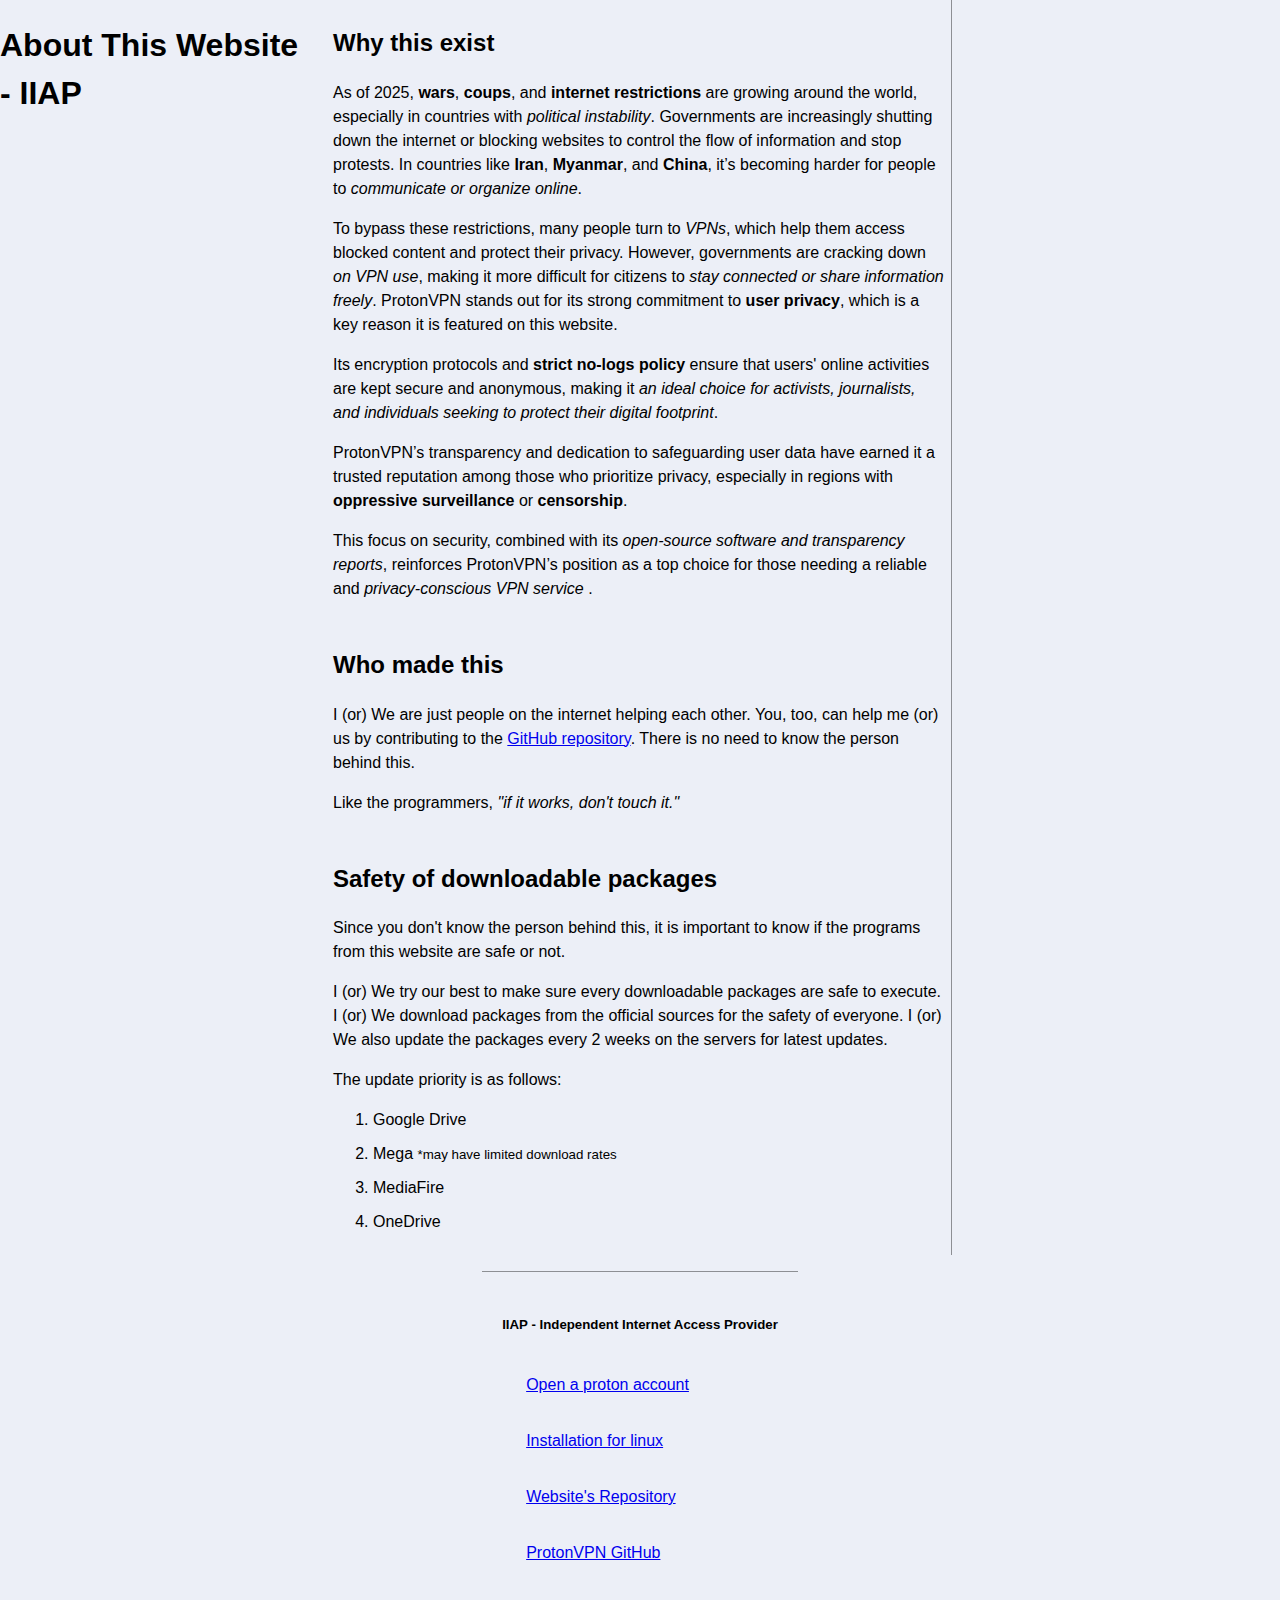
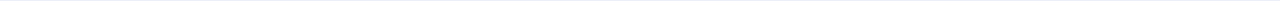
==== about.html @ 5b3394bc "added about page" ====
<!DOCTYPE html>
<html lang="en">

<head>
    <meta charset="UTF-8">
    <meta name="viewport" content="width=device-width, initial-scale=1.0">
    <title>About This Website - IIAP</title>
    <meta name="description" content="About This Website - Know More About Us - IIAP">
    <meta name="keywords"
        content="ProtonVPN, IIAP, internet access, VPN, unlimited bandwidth, no-log policy, multi-platform support">

    <meta property="og:title" content="About This Website - Know More About Us - IIAP">
    <meta property="og:url" content="https://iiap.vercel.app">
    <meta property="og:image" content="assets/img/thumbnail1.png">
    <meta property="og:type" content="article">
    <meta property="og:description" content="About This Website - Know More About Us - IIAP">

    <link rel="stylesheet" href="assets/css/style.css">

    <!-- Comfortaa & Poppins Fonts Import -->
    <link rel="preconnect" href="https://fonts.googleapis.com">
    <link rel="preconnect" href="https://fonts.gstatic.com" crossorigin>
    <link href="https://fonts.googleapis.com/css?family=Comfortaa:700|Poppins:400" rel="stylesheet">

    <!-- website's favicon link -->
    <link rel="shortcut icon" href="favicon.ico" type="image/x-icon">

    <!-- SEO-metadata to schema.org -->
    <meta name=“robots” content=index, nofollow">
    <script type="application/ld+json" id="seo-metadata" tabindex="-1">
		{
		    "@context": "https://schema.org",
		    "@type": "WebSite",
		    "url": "https://iiap.vercel.app/",
		    "potentialAction": {
			"@type": "SearchAction",
			"target": "{search_term_string}",
			"query-input": "required name=search_term_string"
		    },
		    "name": "IIAP - Independent Internet Access Provider",
		    "description": "Access ProtonVPN with unlimited bandwidth, no-log policy, multi-platform support, and Swiss-based privacy protection through IIAP.",
		    "keywords": "ProtonVPN, IIAP, internet access, VPN, unlimited bandwidth, no-log policy, multi-platform support, Swiss-based"
		}
	</script>
</head>

<body>
    <h1>About This Website - IIAP</h1>
    <main>
        <section>
            <article>
                <h2>Why this exist</h2>
                <p>
                    As of 2025, <strong>wars</strong>, <strong>coups</strong>, and <strong>internet restrictions</strong> are growing around the world, especially in countries with <em>political instability</em>. Governments are increasingly shutting down the internet or blocking websites to control the flow of information and stop protests. In countries like <strong>Iran</strong>, <strong>Myanmar</strong>, and <strong>China</strong>, it’s becoming harder for people to <em>communicate or organize online</em>.
                </p>
                <p>
                     To bypass these restrictions, many people turn to <em>VPNs</em>, which help them access blocked content and protect their privacy. However, governments are cracking down <em>on VPN use</em>, making it more difficult for citizens to <em>stay connected or share information freely</em>. ProtonVPN stands out for its strong commitment to <strong>user privacy</strong>, which is a key reason it is featured on this website.
                </p>
                <p>
                    Its encryption protocols and <strong>strict no-logs policy</strong> ensure that users' online activities are kept secure and anonymous, making it <em>an ideal choice for activists, journalists, and individuals seeking to protect their digital footprint</em>.
                </p>
                <p>
                    ProtonVPN’s transparency and dedication to safeguarding user data have earned it a trusted reputation among those who prioritize privacy, especially in regions with <strong>oppressive surveillance</strong> or <strong>censorship</strong>.
                </p>
                <p>
                    This focus on security, combined with its <em>open-source software and transparency reports</em>, reinforces ProtonVPN’s position as a top choice for those needing a reliable and <em> privacy-conscious VPN service </em>.
                </p>
            </article>
            <article>
                <h2>Who made this</h2>
                <p>
                    I (or) We are just people on the internet helping each other. You, too, can help me (or) us by contributing to the <a href="https://github.com/ppzh0/protonvpn" target="_blank" rel="noopener noreferrer">GitHub repository</a>. There is no need to know the person behind this. 
                </p>
                <p>
                    Like the programmers, <em>"if it works, don't touch it."</em>
                </p>
            </article>
            <article>
                <h2>Safety of downloadable packages</h2>
                <p>
                    Since you don't know the person behind this, it is important to know if the programs from this
                    website are safe or not.
                </p>
                <p>
                    I (or) We try our best to make sure every downloadable packages are safe to execute. I (or) We
                    download packages from the official sources for the safety of everyone. I (or) We also update the
                    packages every 2 weeks on the servers for latest updates.
                </p>
                <p>
                    The update priority is as follows:
                <ol>
                    <li>Google Drive</li>
                    <li>Mega <small>*may have limited download rates</small></li>
                    <li>MediaFire</li>
                    <li>OneDrive</li>
                </ol>
                </p>
            </article>
        </section>
    </main>
    <footer>
        <h5>IIAP - Independent Internet Access Provider</h5>
        <ul class="footer-links">
            <!-- <li><a href="./about.html">About this website</a></li> -->
            <li><a href="./open_a_proton_account.html">Open a proton account</a></li>
            <li><a href="./installation_for_linux.html">Installation for linux</a></li>
            <li><a target="_blank" href="https://github.com/ppzh0/protonvpn">Website's Repository</a></li>
            <li><a target="_blank" href="https://github.com/ProtonVPN">ProtonVPN GitHub</a></li>
        </ul>
    </footer>
</body>

</html>
---- assets/css/style.css ----
@font-face {
    font-family: "Fira Code";
    src: url(https://fonts.googleapis.com/css2?family=Fira+Code:wght@300..700&display=swap);
}

/* start beta testing */

details summary {
    cursor: pointer;
    transition: margin 150ms ease-out;
}

details[open] summary {
    margin-bottom: 10px;
}

/* end beta testing */

*,
*::before,
*::after {
    box-sizing: border-box;
    transition: all .3s ease-in-out;
    font-family: "Roboto", Arial, Helvetica, sans-serif;
    scroll-behavior: smooth;
    scroll-padding-top: 2em;
}

.name {
    font-family: "Fira Code", monospace;
    font-optical-sizing: auto;
    font-weight: 400;
}

.sub-name {
    font-size: x-large;
    justify-self: start;
}

article {
    grid-area: article;

    border-right: 1px solid rgba(0, 0, 0, 0.4);
    padding: 5px;
}

aside {
    grid-area: aside;

    border-left: 1px solid rgba(0, 0, 0, 0.4);
    padding: 12px;
}

main {
    grid-area: main;

    display: flex;
    flex-direction: column;
    gap: 1em;
}

footer {
    grid-area: footer;

    border-top: 1px solid rgba(0, 0, 0, 0.4);
}

body {
    display: grid;
    grid-template-areas:
        "article main aside"
        "footer footer footer";
    grid-template-rows: 1fr auto;
    grid-template-columns: 1fr 2fr 1fr;
    gap: 1rem;
    padding: 0;
    margin: 0;

    /* font-size: 18px; */
    line-height: 1.5;
    text-rendering: optimizeLegibility;
    background-color: rgb(236 239 247);
}

/* main content */
/* download link buttons */
ul,
ul li {
    list-style: none;
    padding: 0;
    margin: 0;
    padding-inline-start: 0;
}

ul li {
    padding: 8px;
}

ul li a {
    display: block;
    padding: 8px 16px;
    transition: all ease-in-out .3s;

    &:hover {
        background-color: rgb(109 74 255);
        color: rgb(105 227 220);
        border-radius: 6px;
    }
}

/* content ul and li */
.content-linux a {
    word-break: break-all;
}

/* footer | disclaimer section */
footer {
    max-width: 800px;
    margin: 0 auto;
    padding: 20px;
}

/* list for instructions */
ol {
    margin-bottom: 15px;

    /* max-width: 600px; */
    & li {
        margin-bottom: 10px;

        & p {
            margin-bottom: 20px;
        }
    }
}

/* summary option */
summary::marker,
summary:hover {
    content: none;
    cursor: pointer;
}

summary {
    user-select: none;
    color: #6b705c;
    text-align: center;
}

details[open] summary {
    opacity: .2;
}

#mobile {
    display: none;
}

@media screen and (min-width: 50px) and (max-width: 480px) {
    #mobile {
        display: block;
    }

    #desktop {
        display: none;
    }

    body {
        display: grid;
        grid-template-areas:
            "main"
            "article"
            "aside"
            "footer";
        grid-template-columns: auto;
        padding: 15px;

        & aside,
        article,
        footer {
            border: none;
            padding: 0;
        }

        & main {
            display: grid;
            justify-items: center;

            & img {
                /* width: 95% !important; */
                border-bottom: none !important;
            }
        }
    }
}

@media screen and (min-width:481px) and (max-width: 860px) {
    body {
        display: grid;
        grid-template-areas:
            "main aside"
            "article article"
            "footer footer";
        grid-template-columns: repeat(2, 1fr);
        padding: 0 15px 15px;
    }
}

/* applies the same to all device and operating system, hopefully */
h5#copyrightNotice {
    font-family: serif !important;

    & abbr {
        font-family: serif !important;
    }
}

code {
    font-family: "Fira Code";
    padding: 4px 12px;
}

code.warning {
    background-color: hsla(60, 100%, 50%, 0.664);
}
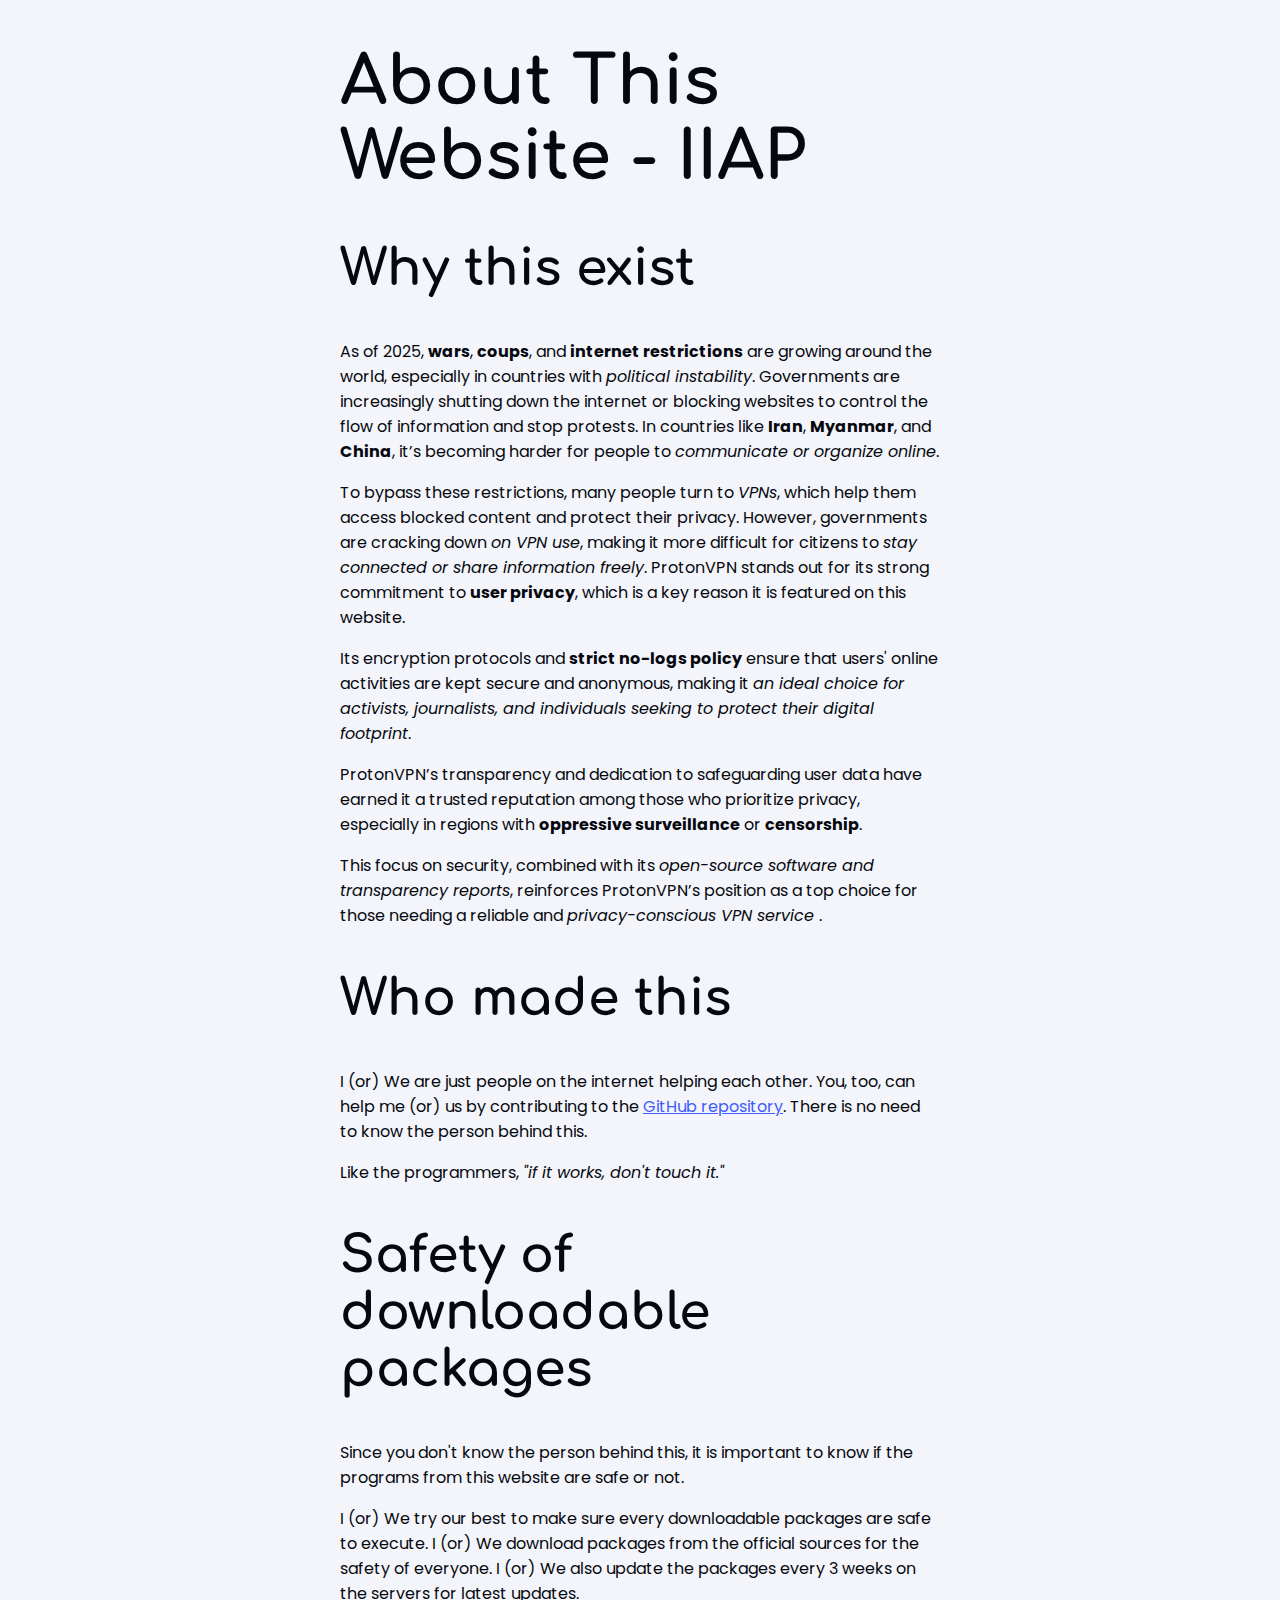
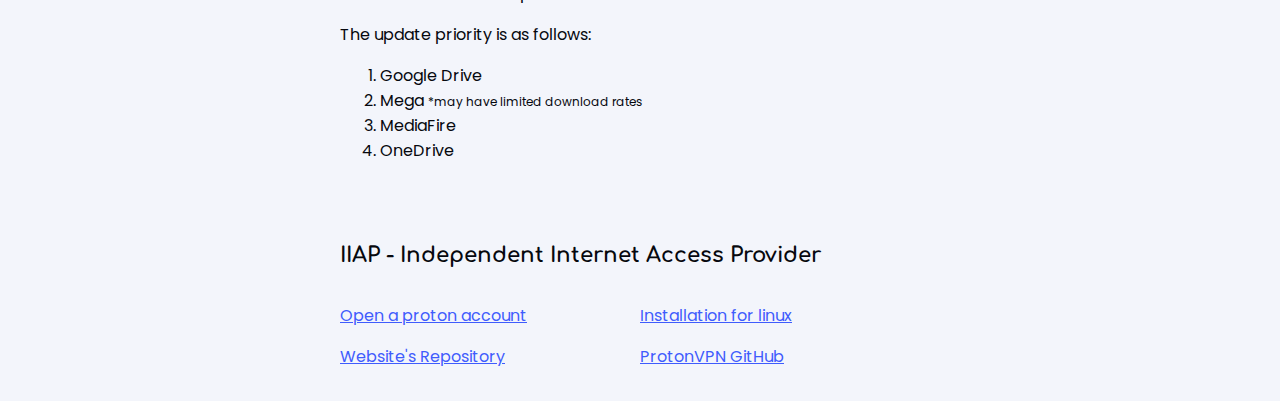
==== commit 03157a2e: "updated package update period" ====
--- a/about.html
+++ b/about.html
@@ -84,7 +84,7 @@
                 <p>
                     I (or) We try our best to make sure every downloadable packages are safe to execute. I (or) We
                     download packages from the official sources for the safety of everyone. I (or) We also update the
-                    packages every 2 weeks on the servers for latest updates.
+                    packages every 3 weeks on the servers for latest updates.
                 </p>
                 <p>
                     The update priority is as follows:
--- a/assets/css/style.css
+++ b/assets/css/style.css
@@ -1,224 +1,173 @@
-@font-face {
-    font-family: "Fira Code";
-    src: url(https://fonts.googleapis.com/css2?family=Fira+Code:wght@300..700&display=swap);
+@media (prefers-color-scheme: light) {
+    :root {
+        --text: hsl(231, 37%, 4%);
+        --background: hsl(227, 53%, 97%);
+        --primary: hsl(231, 68%, 54%);
+        --secondary: hsl(231, 83%, 74%);
+        --accent: hsl(231, 98%, 62%);
+        --warn: hsla(60, 100%, 50%, 0.757);
+
+        --special-link: hsla(0, 0%, 100%, 0.8);
+    }
 }
 
-/* start beta testing */
-
-details summary {
-    cursor: pointer;
-    transition: margin 150ms ease-out;
+@media (prefers-color-scheme: dark) {
+    :root {
+        --text: hsl(233, 40%, 96%);
+        --background: hsla(231, 47%, 3%);
+        --primary: hsl(231, 68%, 46%);
+        --secondary: hsl(231, 83%, 26%);
+        --accent: hsl(231, 98%, 38%);
+        --warn: hsla(60, 100%, 58%, 0.705);
+    }
 }
-
-details[open] summary {
-    margin-bottom: 10px;
-}
-
-/* end beta testing */
 
 *,
 *::before,
 *::after {
     box-sizing: border-box;
+
+    /* extra UI properties */
     transition: all .3s ease-in-out;
-    font-family: "Roboto", Arial, Helvetica, sans-serif;
-    scroll-behavior: smooth;
-    scroll-padding-top: 2em;
+    scroll-padding-top: 2rem;
+
+    /* https://www.reddit.com/r/webdev/comments/bk9ey2/do_you_prefer_websites_that_use_smoothscrolling/ */
+    /* some people don't agree on using smooth-scrolling */
+    /* scroll-behavior: smooth; */
+
+    /* outline: 1px solid green; */
 }
 
-.name {
-    font-family: "Fira Code", monospace;
-    font-optical-sizing: auto;
+a:link {
+    color: var(--accent);
+}
+
+body {
+    background-color: var(--background);
+    color: var(--text);
+
+    width: min(600px, calc(100% + 70px));
+    margin: 0 auto;
+    font-family: 'Poppins';
     font-weight: 400;
 }
 
-.sub-name {
-    font-size: x-large;
-    justify-self: start;
+section {
+    margin-bottom: 5rem;
 }
 
-article {
-    grid-area: article;
-
-    border-right: 1px solid rgba(0, 0, 0, 0.4);
-    padding: 5px;
+h1,
+h2,
+h3,
+h4,
+h5 {
+    font-family: 'Comfortaa';
+    font-weight: 700;
 }
 
-aside {
-    grid-area: aside;
-
-    border-left: 1px solid rgba(0, 0, 0, 0.4);
-    padding: 12px;
+html {
+    font-size: 100%;
 }
 
-main {
-    grid-area: main;
+/* 16px */
 
-    display: flex;
-    flex-direction: column;
-    gap: 1em;
+h1 {
+    font-size: 4.210rem;
 }
 
-footer {
-    grid-area: footer;
-
-    border-top: 1px solid rgba(0, 0, 0, 0.4);
+h2 {
+    font-size: 3.158rem;
 }
 
-body {
-    display: grid;
-    grid-template-areas:
-        "article main aside"
-        "footer footer footer";
-    grid-template-rows: 1fr auto;
-    grid-template-columns: 1fr 2fr 1fr;
-    gap: 1rem;
-    padding: 0;
-    margin: 0;
-
-    /* font-size: 18px; */
-    line-height: 1.5;
-    text-rendering: optimizeLegibility;
-    background-color: rgb(236 239 247);
+h3 {
+    font-size: 2.369rem;
 }
 
-/* main content */
-/* download link buttons */
+h4 {
+    font-size: 1.777rem;
+}
+
+h5 {
+    font-size: 1.333rem;
+}
+
+small {
+    font-size: 0.750rem;
+}
+
+/* link button styles */
 ul,
 ul li {
     list-style: none;
-    padding: 0;
-    margin: 0;
     padding-inline-start: 0;
 }
 
-ul li {
-    padding: 8px;
+section#sources ul {
+    display: grid;
+    grid-template-columns: repeat(4, 1fr);
+    gap: 1.5rem;
 }
 
-ul li a {
+section#sources li a,
+.special-btn {
     display: block;
-    padding: 8px 16px;
-    transition: all ease-in-out .3s;
+    text-align: center;
+    padding: .375rem .75rem;
+    border-radius: .25rem;
 
-    &:hover {
-        background-color: rgb(109 74 255);
-        color: rgb(105 227 220);
-        border-radius: 6px;
-    }
+    color: var(--text);
+    background-color: var(--secondary);
+    text-decoration: none;
 }
 
-/* content ul and li */
-.content-linux a {
-    word-break: break-all;
-}
+.wrapper {
+    display: grid;
+    grid-template-columns: repeat(2, 1fr);
+    justify-items: start;
+    align-items: center;
 
-/* footer | disclaimer section */
-footer {
-    max-width: 800px;
-    margin: 0 auto;
-    padding: 20px;
-}
+    & #disclaimerBtn {
+        backdrop-filter: blur(0.385rem);
+        border-radius: 50%;
+        outline: 1px solid hsl(60, 100%, 50%);
 
-/* list for instructions */
-ol {
-    margin-bottom: 15px;
-
-    /* max-width: 600px; */
-    & li {
-        margin-bottom: 10px;
-
-        & p {
-            margin-bottom: 20px;
+        & a {
+            padding: .3rem;
+            display: grid;
+            place-items: center;
         }
     }
 }
 
-/* summary option */
-summary::marker,
-summary:hover {
-    content: none;
-    cursor: pointer;
+section#sources li:first-child>a {
+    background-color: var(--accent);
+    color: var(--special-link);
 }
 
-summary {
-    user-select: none;
-    color: #6b705c;
-    text-align: center;
+section#sources li a:hover {
+    transform: translate(0, -3px);
+    box-shadow: 0 20px 80px -10px var(--accent);
 }
 
-details[open] summary {
-    opacity: .2;
-}
+ul.footer-links {
+    display: grid;
+    grid-template-columns: repeat(auto-fill, minmax(300px, 1fr));
 
-#mobile {
-    display: none;
-}
-
-@media screen and (min-width: 50px) and (max-width: 480px) {
-    #mobile {
-        display: block;
-    }
-
-    #desktop {
-        display: none;
-    }
-
-    body {
-        display: grid;
-        grid-template-areas:
-            "main"
-            "article"
-            "aside"
-            "footer";
-        grid-template-columns: auto;
-        padding: 15px;
-
-        & aside,
-        article,
-        footer {
-            border: none;
-            padding: 0;
-        }
-
-        & main {
-            display: grid;
-            justify-items: center;
-
-            & img {
-                /* width: 95% !important; */
-                border-bottom: none !important;
-            }
-        }
+    & li {
+        margin-bottom: 1rem;
     }
 }
 
-@media screen and (min-width:481px) and (max-width: 860px) {
+@media screen and (max-width: 600px) {
     body {
-        display: grid;
-        grid-template-areas:
-            "main aside"
-            "article article"
-            "footer footer";
+        width: min(380px, calc(100% + 70px));
+
+        & h1 {
+            font-size: 3.5rem;
+        }
+    }
+
+    section#sources ul {
         grid-template-columns: repeat(2, 1fr);
-        padding: 0 15px 15px;
     }
-}
-
-/* applies the same to all device and operating system, hopefully */
-h5#copyrightNotice {
-    font-family: serif !important;
-
-    & abbr {
-        font-family: serif !important;
-    }
-}
-
-code {
-    font-family: "Fira Code";
-    padding: 4px 12px;
-}
-
-code.warning {
-    background-color: hsla(60, 100%, 50%, 0.664);
 }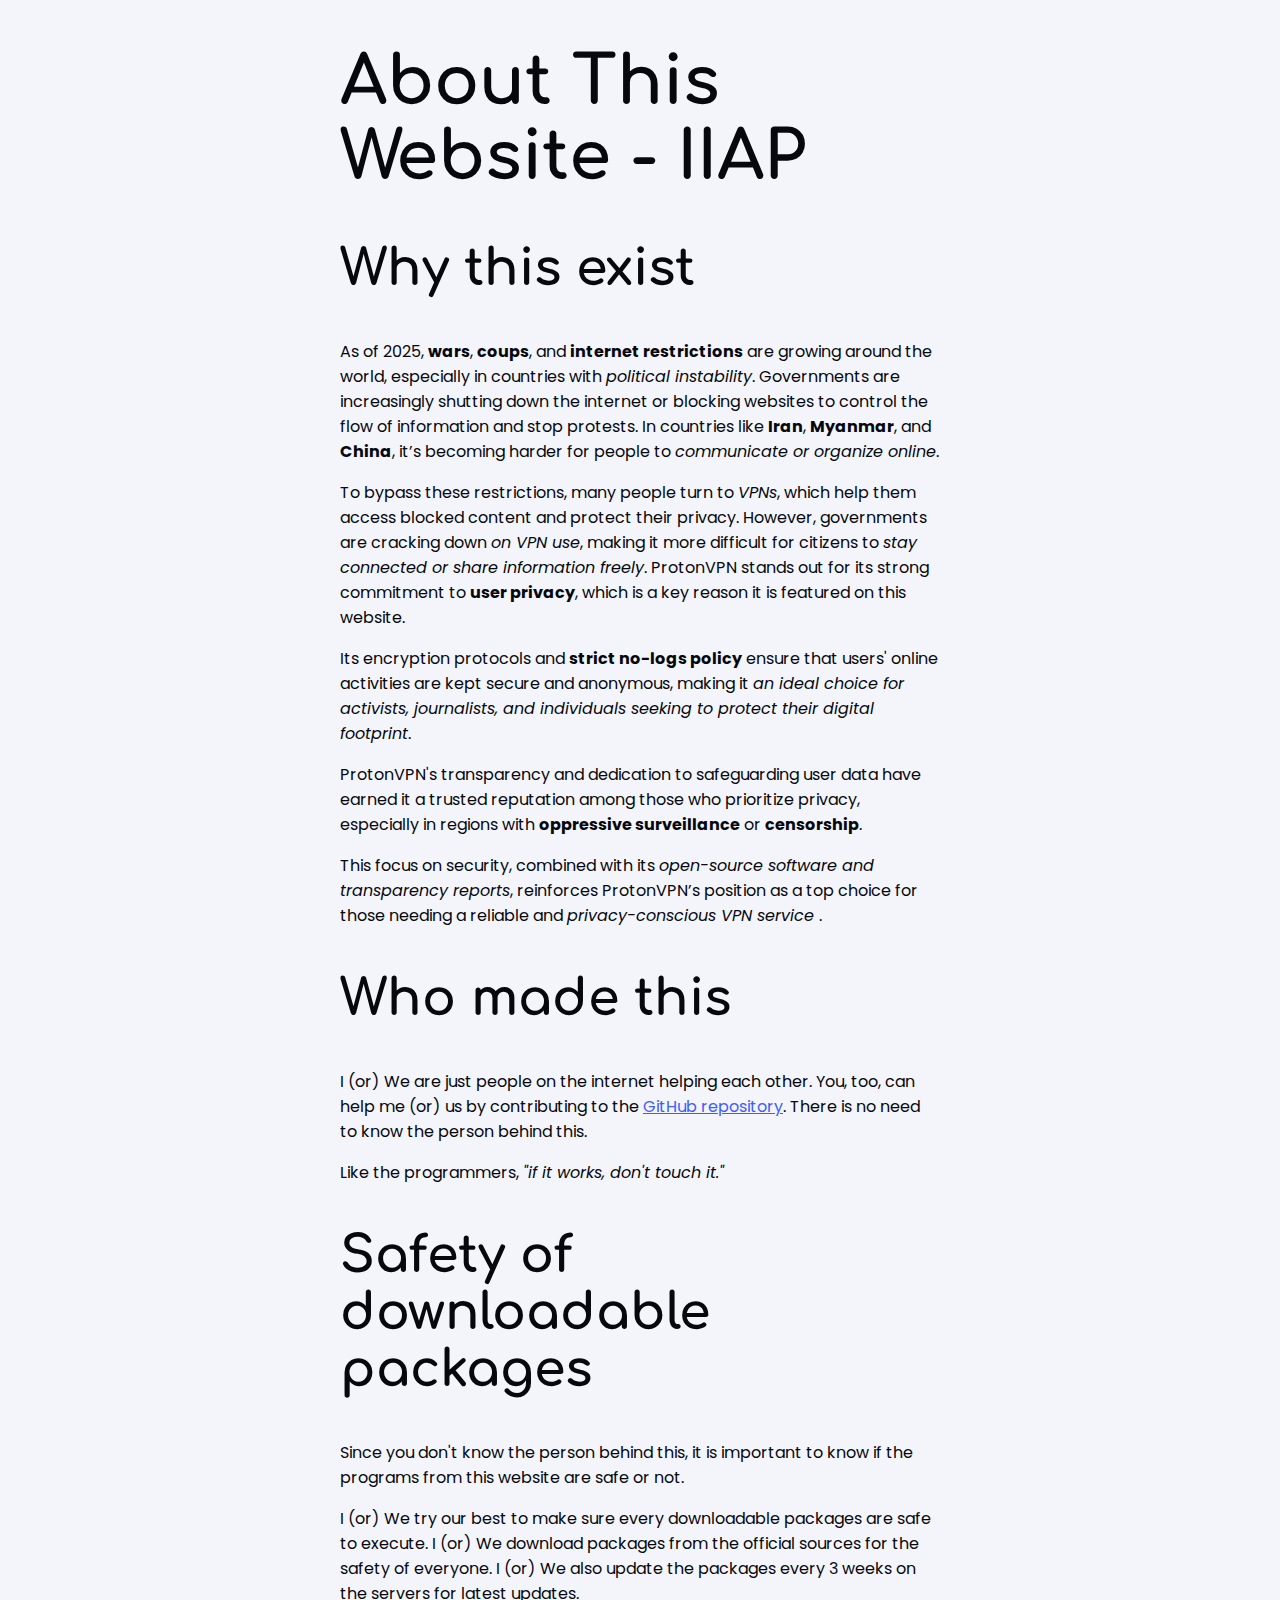
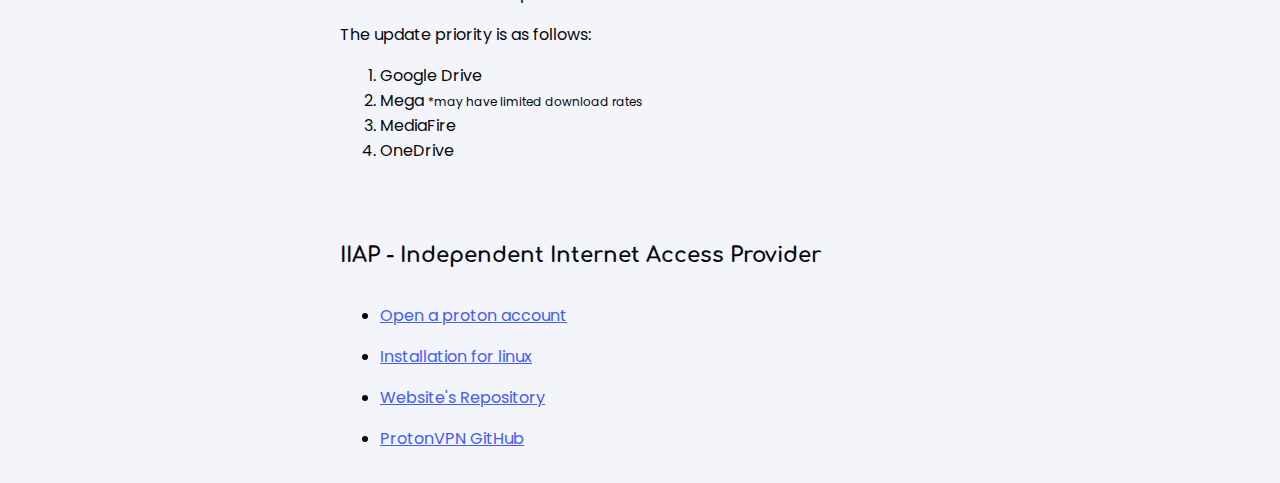
==== commit 6d0d8b2c: "fixed yellow boxes" ====
--- a/about.html
+++ b/about.html
@@ -1,113 +1,113 @@
-<!DOCTYPE html>
-<html lang="en">
-
-<head>
-    <meta charset="UTF-8">
-    <meta name="viewport" content="width=device-width, initial-scale=1.0">
-    <title>About This Website - IIAP</title>
-    <meta name="description" content="About This Website - Know More About Us - IIAP">
-    <meta name="keywords"
-        content="ProtonVPN, IIAP, internet access, VPN, unlimited bandwidth, no-log policy, multi-platform support">
-
-    <meta property="og:title" content="About This Website - Know More About Us - IIAP">
-    <meta property="og:url" content="https://iiap.vercel.app">
-    <meta property="og:image" content="assets/img/thumbnail1.png">
-    <meta property="og:type" content="article">
-    <meta property="og:description" content="About This Website - Know More About Us - IIAP">
-
-    <link rel="stylesheet" href="assets/css/style.css">
-
-    <!-- Comfortaa & Poppins Fonts Import -->
-    <link rel="preconnect" href="https://fonts.googleapis.com">
-    <link rel="preconnect" href="https://fonts.gstatic.com" crossorigin>
-    <link href="https://fonts.googleapis.com/css?family=Comfortaa:700|Poppins:400" rel="stylesheet">
-
-    <!-- website's favicon link -->
-    <link rel="shortcut icon" href="favicon.ico" type="image/x-icon">
-
-    <!-- SEO-metadata to schema.org -->
-    <meta name=“robots” content=index, nofollow">
-    <script type="application/ld+json" id="seo-metadata" tabindex="-1">
-		{
-		    "@context": "https://schema.org",
-		    "@type": "WebSite",
-		    "url": "https://iiap.vercel.app/",
-		    "potentialAction": {
-			"@type": "SearchAction",
-			"target": "{search_term_string}",
-			"query-input": "required name=search_term_string"
-		    },
-		    "name": "IIAP - Independent Internet Access Provider",
-		    "description": "Access ProtonVPN with unlimited bandwidth, no-log policy, multi-platform support, and Swiss-based privacy protection through IIAP.",
-		    "keywords": "ProtonVPN, IIAP, internet access, VPN, unlimited bandwidth, no-log policy, multi-platform support, Swiss-based"
-		}
-	</script>
-</head>
-
-<body>
-    <h1>About This Website - IIAP</h1>
-    <main>
-        <section>
-            <article>
-                <h2>Why this exist</h2>
-                <p>
-                    As of 2025, <strong>wars</strong>, <strong>coups</strong>, and <strong>internet restrictions</strong> are growing around the world, especially in countries with <em>political instability</em>. Governments are increasingly shutting down the internet or blocking websites to control the flow of information and stop protests. In countries like <strong>Iran</strong>, <strong>Myanmar</strong>, and <strong>China</strong>, it’s becoming harder for people to <em>communicate or organize online</em>.
-                </p>
-                <p>
-                     To bypass these restrictions, many people turn to <em>VPNs</em>, which help them access blocked content and protect their privacy. However, governments are cracking down <em>on VPN use</em>, making it more difficult for citizens to <em>stay connected or share information freely</em>. ProtonVPN stands out for its strong commitment to <strong>user privacy</strong>, which is a key reason it is featured on this website.
-                </p>
-                <p>
-                    Its encryption protocols and <strong>strict no-logs policy</strong> ensure that users' online activities are kept secure and anonymous, making it <em>an ideal choice for activists, journalists, and individuals seeking to protect their digital footprint</em>.
-                </p>
-                <p>
-                    ProtonVPN’s transparency and dedication to safeguarding user data have earned it a trusted reputation among those who prioritize privacy, especially in regions with <strong>oppressive surveillance</strong> or <strong>censorship</strong>.
-                </p>
-                <p>
-                    This focus on security, combined with its <em>open-source software and transparency reports</em>, reinforces ProtonVPN’s position as a top choice for those needing a reliable and <em> privacy-conscious VPN service </em>.
-                </p>
-            </article>
-            <article>
-                <h2>Who made this</h2>
-                <p>
-                    I (or) We are just people on the internet helping each other. You, too, can help me (or) us by contributing to the <a href="https://github.com/ppzh0/protonvpn" target="_blank" rel="noopener noreferrer">GitHub repository</a>. There is no need to know the person behind this. 
-                </p>
-                <p>
-                    Like the programmers, <em>"if it works, don't touch it."</em>
-                </p>
-            </article>
-            <article>
-                <h2>Safety of downloadable packages</h2>
-                <p>
-                    Since you don't know the person behind this, it is important to know if the programs from this
-                    website are safe or not.
-                </p>
-                <p>
-                    I (or) We try our best to make sure every downloadable packages are safe to execute. I (or) We
-                    download packages from the official sources for the safety of everyone. I (or) We also update the
-                    packages every 3 weeks on the servers for latest updates.
-                </p>
-                <p>
-                    The update priority is as follows:
-                <ol>
-                    <li>Google Drive</li>
-                    <li>Mega <small>*may have limited download rates</small></li>
-                    <li>MediaFire</li>
-                    <li>OneDrive</li>
-                </ol>
-                </p>
-            </article>
-        </section>
-    </main>
-    <footer>
-        <h5>IIAP - Independent Internet Access Provider</h5>
-        <ul class="footer-links">
-            <!-- <li><a href="./about.html">About this website</a></li> -->
-            <li><a href="./open_a_proton_account.html">Open a proton account</a></li>
-            <li><a href="./installation_for_linux.html">Installation for linux</a></li>
-            <li><a target="_blank" href="https://github.com/ppzh0/protonvpn">Website's Repository</a></li>
-            <li><a target="_blank" href="https://github.com/ProtonVPN">ProtonVPN GitHub</a></li>
-        </ul>
-    </footer>
-</body>
-
+<!DOCTYPE html>
+<html lang="en">
+
+<head>
+    <meta charset="UTF-8">
+    <meta name="viewport" content="width=device-width, initial-scale=1.0">
+    <title>About This Website - IIAP</title>
+    <meta name="description" content="About This Website - Know More About Us - IIAP">
+    <meta name="keywords"
+        content="ProtonVPN, IIAP, internet access, VPN, unlimited bandwidth, no-log policy, multi-platform support">
+
+    <meta property="og:title" content="About This Website - Know More About Us - IIAP">
+    <meta property="og:url" content="https://iiap.vercel.app">
+    <meta property="og:image" content="assets/img/thumbnail1.png">
+    <meta property="og:type" content="article">
+    <meta property="og:description" content="About This Website - Know More About Us - IIAP">
+
+    <link rel="stylesheet" href="./src/css/style.css">
+
+    <!-- Comfortaa & Poppins Fonts Import -->
+    <link rel="preconnect" href="https://fonts.googleapis.com">
+    <link rel="preconnect" href="https://fonts.gstatic.com" crossorigin>
+    <link href="https://fonts.googleapis.com/css?family=Comfortaa:700|Poppins:400" rel="stylesheet">
+
+    <!-- website's favicon link -->
+    <link rel="shortcut icon" href="favicon.ico" type="image/x-icon">
+
+    <!-- SEO-metadata to schema.org -->
+    <meta name=“robots” content=index, nofollow">
+    <script type="application/ld+json" id="seo-metadata" tabindex="-1">
+		{
+		    "@context": "https://schema.org",
+		    "@type": "WebSite",
+		    "url": "https://iiap.vercel.app/",
+		    "potentialAction": {
+			"@type": "SearchAction",
+			"target": "{search_term_string}",
+			"query-input": "required name=search_term_string"
+		    },
+		    "name": "IIAP - Independent Internet Access Provider",
+		    "description": "Access ProtonVPN with unlimited bandwidth, no-log policy, multi-platform support, and Swiss-based privacy protection through IIAP.",
+		    "keywords": "ProtonVPN, IIAP, internet access, VPN, unlimited bandwidth, no-log policy, multi-platform support, Swiss-based"
+		}
+	</script>
+</head>
+
+<body>
+    <h1>About This Website - IIAP</h1>
+    <main>
+        <section>
+            <article>
+                <h2>Why this exist</h2>
+                <p>
+                    As of 2025, <strong>wars</strong>, <strong>coups</strong>, and <strong>internet restrictions</strong> are growing around the world, especially in countries with <em>political instability</em>. Governments are increasingly shutting down the internet or blocking websites to control the flow of information and stop protests. In countries like <strong>Iran</strong>, <strong>Myanmar</strong>, and <strong>China</strong>, it’s becoming harder for people to <em>communicate or organize online</em>.
+                </p>
+                <p>
+                     To bypass these restrictions, many people turn to <em>VPNs</em>, which help them access blocked content and protect their privacy. However, governments are cracking down <em>on VPN use</em>, making it more difficult for citizens to <em>stay connected or share information freely</em>. ProtonVPN stands out for its strong commitment to <strong>user privacy</strong>, which is a key reason it is featured on this website.
+                </p>
+                <p>
+                    Its encryption protocols and <strong>strict no-logs policy</strong> ensure that users' online activities are kept secure and anonymous, making it <em>an ideal choice for activists, journalists, and individuals seeking to protect their digital footprint</em>.
+                </p>
+                <p>
+                    ProtonVPN's transparency and dedication to safeguarding user data have earned it a trusted reputation among those who prioritize privacy, especially in regions with <strong>oppressive surveillance</strong> or <strong>censorship</strong>.
+                </p>
+                <p>
+                    This focus on security, combined with its <em>open-source software and transparency reports</em>, reinforces ProtonVPN’s position as a top choice for those needing a reliable and <em> privacy-conscious VPN service </em>.
+                </p>
+            </article>
+            <article>
+                <h2>Who made this</h2>
+                <p>
+                    I (or) We are just people on the internet helping each other. You, too, can help me (or) us by contributing to the <a href="https://github.com/ppzh0/protonvpn" target="_blank" rel="noopener noreferrer">GitHub repository</a>. There is no need to know the person behind this. 
+                </p>
+                <p>
+                    Like the programmers, <em>"if it works, don't touch it."</em>
+                </p>
+            </article>
+            <article>
+                <h2>Safety of downloadable packages</h2>
+                <p>
+                    Since you don't know the person behind this, it is important to know if the programs from this
+                    website are safe or not.
+                </p>
+                <p>
+                    I (or) We try our best to make sure every downloadable packages are safe to execute. I (or) We
+                    download packages from the official sources for the safety of everyone. I (or) We also update the
+                    packages every 3 weeks on the servers for latest updates.
+                </p>
+                <p>
+                    The update priority is as follows:
+                <ol>
+                    <li>Google Drive</li>
+                    <li>Mega <small>*may have limited download rates</small></li>
+                    <li>MediaFire</li>
+                    <li>OneDrive</li>
+                </ol>
+                </p>
+            </article>
+        </section>
+    </main>
+    <footer>
+        <h5>IIAP - Independent Internet Access Provider</h5>
+        <ul class="footer-links">
+            <!-- <li><a href="./about.html">About this website</a></li> -->
+            <li><a href="./open_a_proton_account.html">Open a proton account</a></li>
+            <li><a href="./installation_for_linux.html">Installation for linux</a></li>
+            <li><a target="_blank" href="https://github.com/ppzh0/protonvpn">Website's Repository</a></li>
+            <li><a target="_blank" href="https://github.com/ProtonVPN">ProtonVPN GitHub</a></li>
+        </ul>
+    </footer>
+</body>
+
 </html>--- a/src/css/style.css
+++ b/src/css/style.css
@@ -0,0 +1,173 @@
+@media (prefers-color-scheme: light) {
+    :root {
+        --text: hsl(231, 37%, 4%);
+        --background: hsl(227, 53%, 97%);
+        --primary: hsl(231, 68%, 54%);
+        --secondary: hsl(231, 83%, 74%);
+        --accent: hsl(231, 98%, 62%);
+        --warn: hsla(60, 100%, 50%, 0.757);
+
+        --special-link: hsla(0, 0%, 100%, 0.8);
+    }
+}
+
+@media (prefers-color-scheme: dark) {
+    :root {
+        --text: hsl(233, 40%, 96%);
+        --background: hsla(231, 47%, 3%);
+        --primary: hsl(231, 68%, 46%);
+        --secondary: hsl(231, 83%, 26%);
+        --accent: hsl(231, 98%, 38%);
+        --warn: hsla(60, 100%, 58%, 0.705);
+    }
+}
+
+*,
+*::before,
+*::after {
+    box-sizing: border-box;
+
+    /* extra UI properties */
+    transition: all .3s ease-in-out;
+    scroll-padding-top: 2rem;
+
+    /* https://www.reddit.com/r/webdev/comments/bk9ey2/do_you_prefer_websites_that_use_smoothscrolling/ */
+    /* some people don't agree on using smooth-scrolling */
+    /* scroll-behavior: smooth; */
+
+    /* outline: 1px solid green; */
+}
+
+a:link {
+    color: var(--accent);
+}
+
+body {
+    background-color: var(--background);
+    color: var(--text);
+
+    width: min(600px, calc(100% + 70px));
+    margin: 0 auto;
+    font-family: 'Poppins';
+    font-weight: 400;
+}
+
+section {
+    margin-bottom: 5rem;
+}
+
+h1,
+h2,
+h3,
+h4,
+h5 {
+    font-family: 'Comfortaa';
+    font-weight: 700;
+}
+
+html {
+    font-size: 100%;
+}
+
+/* 16px */
+
+h1 {
+    font-size: 4.210rem;
+}
+
+h2 {
+    font-size: 3.158rem;
+}
+
+h3 {
+    font-size: 2.369rem;
+}
+
+h4 {
+    font-size: 1.777rem;
+}
+
+h5 {
+    font-size: 1.333rem;
+}
+
+small {
+    font-size: 0.750rem;
+}
+
+/* link button styles */
+#sources ul,
+#sources ul li {
+    list-style: none;
+    padding-inline-start: 0;
+}
+
+section#sources ul {
+    display: grid;
+    grid-template-columns: repeat(4, 1fr);
+    gap: 1.5rem;
+}
+
+section#sources li a,
+.special-btn {
+    display: block;
+    text-align: center;
+    padding: .375rem .75rem;
+    border-radius: .25rem;
+
+    color: var(--text);
+    background-color: var(--secondary);
+    text-decoration: none;
+}
+
+.wrapper {
+    display: grid;
+    grid-template-columns: repeat(2, 1fr);
+    justify-items: start;
+    align-items: center;
+
+    & #disclaimerBtn {
+        backdrop-filter: blur(0.385rem);
+        border-radius: 50%;
+        outline: 1px solid hsl(60, 100%, 50%);
+
+        & a {
+            padding: .3rem;
+            display: grid;
+            place-items: center;
+        }
+    }
+}
+
+section#sources li:first-child>a {
+    background-color: var(--accent);
+    color: var(--special-link);
+}
+
+section#sources li a:hover {
+    transform: translate(0, -3px);
+    box-shadow: 0 20px 80px -10px var(--accent);
+}
+
+ul.footer-links {
+    display: grid;
+    grid-template-columns: repeat(auto-fill, minmax(300px, 1fr));
+
+    & li {
+        margin-bottom: 1rem;
+    }
+}
+
+@media screen and (max-width: 600px) {
+    body {
+        width: min(380px, calc(100% + 70px));
+
+        & h1 {
+            font-size: 3.5rem;
+        }
+    }
+
+    section#sources ul {
+        grid-template-columns: repeat(2, 1fr);
+    }
+}